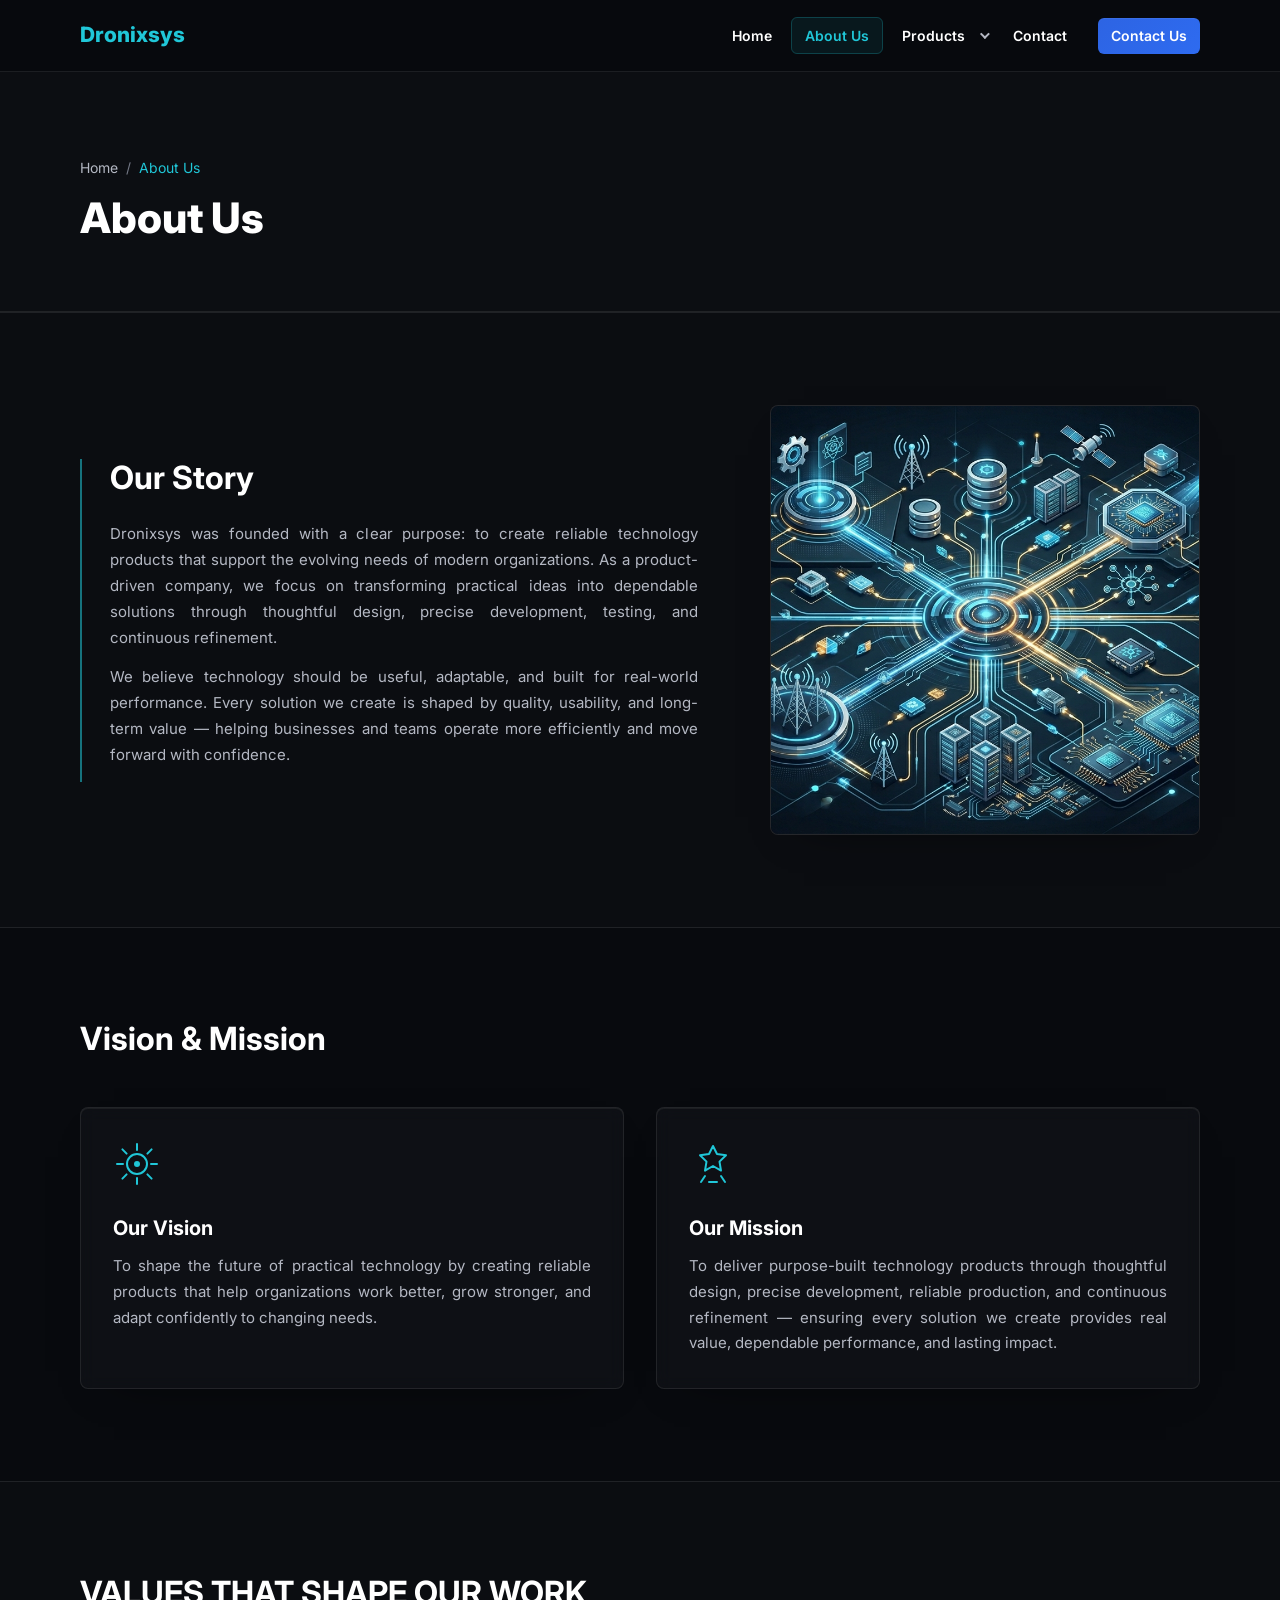
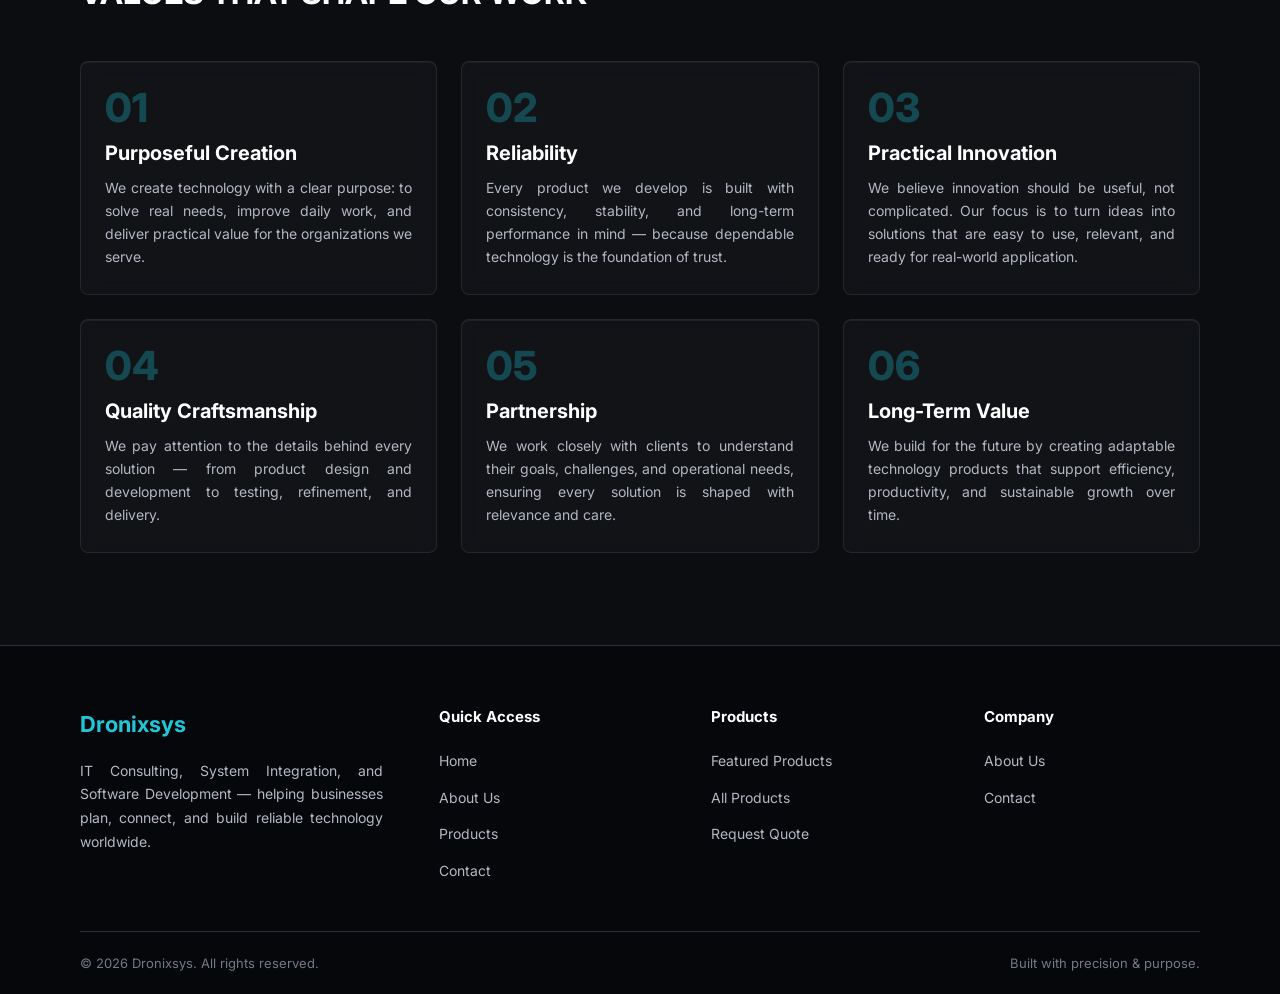
==== pages/about.html @ d79a8d48 "Update project files" ====
<!DOCTYPE html>
<html lang="en">
<head>
  <meta charset="UTF-8" />
  <meta name="viewport" content="width=device-width, initial-scale=1.0" />
  <title>About Us – Dronixsys</title>
  <meta name="description" content="Learn about Dronixsys — our story, vision, mission, and the core values that drive everything we do." />
  <link rel="preconnect" href="https://fonts.googleapis.com" />
  <link rel="preconnect" href="https://fonts.gstatic.com" crossorigin />
  <link href="https://fonts.googleapis.com/css2?family=Inter:wght@400;500;600;700;800&display=swap" rel="stylesheet" />
  <link rel="stylesheet" href="../css/style.css?v=5" />
  <link rel="stylesheet" href="../css/animations.css?v=5" />
</head>
<body class="page-about">

<!-- NAVBAR -->
<nav class="navbar" role="navigation" aria-label="Main navigation">
  <div class="container">
    <a href="../index.html" class="nav-logo">Dronixsys</a>
    <button class="hamburger" aria-label="Toggle menu" aria-expanded="false" aria-controls="navMenu">
      <span></span><span></span><span></span>
    </button>
    <ul class="nav-menu" id="navMenu">
      <li><a href="../index.html">Home</a></li>
      <li><a href="./about.html" class="active">About Us</a></li>
      <li class="nav-dropdown">
        <a href="./products.html" class="nav-dropdown-toggle">Products</a>
        <button class="dropdown-caret" aria-label="Toggle products menu" aria-expanded="false"></button>
        <ul class="dropdown-menu">
          <li><a href="./product-detail.html?id=1">ECHO-Lite</a></li>
          <li><a href="./product-detail.html?id=2">SENTRA-One</a></li>
        </ul>
      </li>
      <li><a href="./contact.html">Contact</a></li>
      <li class="nav-cta"><a href="./contact.html" class="btn btn-primary">Contact Us</a></li>
    </ul>
  </div>
</nav>

<!-- PAGE HERO -->
<section class="page-hero">
  <div class="container">
    <nav class="breadcrumb" aria-label="Breadcrumb">
      <a href="../index.html">Home</a>
      <span class="sep">/</span>
      <span class="current" aria-current="page">About Us</span>
    </nav>
    <h1 class="fade-in-scroll">About Us</h1>
  </div>
</section>

<!-- COMPANY STORY -->
<section class="company-story">
  <div class="container">
    <div class="story-grid">
      <div class="story-text">
        <h2 class="fade-in-scroll">Our Story</h2>
        <p class="fade-in-scroll">Dronixsys was founded with a clear purpose: to create reliable technology products that support the evolving needs of modern organizations. As a product-driven company, we focus on transforming practical ideas into dependable solutions through thoughtful design, precise development, testing, and continuous refinement.</p>
        <p class="fade-in-scroll">We believe technology should be useful, adaptable, and built for real-world performance. Every solution we create is shaped by quality, usability, and long-term value — helping businesses and teams operate more efficiently and move forward with confidence.</p>
      </div>
      <div class="story-image slide-in-right">
        <img src="../assets/images/OurStory.png" alt="Dronixsys company story" onerror="this.src='../assets/images/placeholder.svg'" />
      </div>
    </div>
  </div>
</section>

<!-- VISION & MISSION -->
<section class="vision-mission">
  <div class="container">
    <h2 class="fade-in-scroll">Vision &amp; Mission</h2>
    <div class="vm-grid">
      <div class="vm-card slide-in-left">
        <svg class="vm-icon" viewBox="0 0 48 48" fill="none" aria-hidden="true">
          <circle cx="24" cy="24" r="10" stroke="currentColor" stroke-width="2"/>
          <circle cx="24" cy="24" r="3" fill="currentColor"/>
          <path d="M24 4v6M24 38v6M4 24h6M38 24h6" stroke="currentColor" stroke-width="2" stroke-linecap="round"/>
          <path d="M9.4 9.4l4.2 4.2M34.4 34.4l4.2 4.2M9.4 38.6l4.2-4.2M34.4 13.6l4.2-4.2" stroke="currentColor" stroke-width="2" stroke-linecap="round"/>
        </svg>
        <h3>Our Vision</h3>
        <p>To shape the future of practical technology by creating reliable products that help organizations work better, grow stronger, and adapt confidently to changing needs.</p>
      </div>
      <div class="vm-card slide-in-right">
        <svg class="vm-icon" viewBox="0 0 48 48" fill="none" aria-hidden="true">
          <path d="M24 6l4 8 9 1.3-6.5 6.3 1.5 9L24 26l-8 4.6 1.5-9L11 15.3l9-1.3z" stroke="currentColor" stroke-width="2" stroke-linejoin="round"/>
          <path d="M16 36l-4 6M32 36l4 6M20 42h8" stroke="currentColor" stroke-width="2" stroke-linecap="round"/>
        </svg>
        <h3>Our Mission</h3>
        <p>To deliver purpose-built technology products through thoughtful design, precise development, reliable production, and continuous refinement — ensuring every solution we create provides real value, dependable performance, and lasting impact.</p>
      </div>
    </div>
  </div>
</section>

<!-- CORE VALUES -->
<section class="core-values">
  <div class="container">
    <h2 class="fade-in-scroll">VALUES THAT SHAPE OUR WORK</h2>
    <div class="values-grid">
      <div class="value-card stagger-item">
        <div class="value-number" aria-hidden="true">01</div>
        <h3>Purposeful Creation</h3>
        <p>We create technology with a clear purpose: to solve real needs, improve daily work, and deliver practical value for the organizations we serve.</p>
      </div>
      <div class="value-card stagger-item">
        <div class="value-number" aria-hidden="true">02</div>
        <h3>Reliability</h3>
        <p>Every product we develop is built with consistency, stability, and long-term performance in mind — because dependable technology is the foundation of trust.</p>
      </div>
      <div class="value-card stagger-item">
        <div class="value-number" aria-hidden="true">03</div>
        <h3>Practical Innovation</h3>
        <p>We believe innovation should be useful, not complicated. Our focus is to turn ideas into solutions that are easy to use, relevant, and ready for real-world application.</p>
      </div>
      <div class="value-card stagger-item">
        <div class="value-number" aria-hidden="true">04</div>
        <h3>Quality Craftsmanship</h3>
        <p>We pay attention to the details behind every solution — from product design and development to testing, refinement, and delivery.</p>
      </div>
      <div class="value-card stagger-item">
        <div class="value-number" aria-hidden="true">05</div>
        <h3>Partnership</h3>
        <p>We work closely with clients to understand their goals, challenges, and operational needs, ensuring every solution is shaped with relevance and care.</p>
      </div>
      <div class="value-card stagger-item">
        <div class="value-number" aria-hidden="true">06</div>
        <h3>Long-Term Value</h3>
        <p>We build for the future by creating adaptable technology products that support efficiency, productivity, and sustainable growth over time.</p>
      </div>
    </div>
  </div>
</section>

<!-- FOOTER -->
<footer class="footer">
  <div class="container">
    <div class="footer-grid">
      <div class="footer-brand">
        <a href="../index.html" class="footer-logo">Dronixsys</a>
        <p>IT Consulting, System Integration, and Software Development — helping businesses plan, connect, and build reliable technology worldwide.</p>
        </div>
      <div class="footer-col">
        <h5>Quick Access</h5>
        <ul>
          <li><a href="../index.html">Home</a></li>
          <li><a href="./about.html">About Us</a></li>
          <li><a href="./products.html">Products</a></li>
          <li><a href="./contact.html">Contact</a></li>
        </ul>
      </div>
      <div class="footer-col">
        <h5>Products</h5>
        <ul>
          <li><a href="./products.html">Featured Products</a></li>
          <li><a href="./products.html">All Products</a></li>
          <li><a href="./contact.html">Request Quote</a></li>
        </ul>
      </div>
      <div class="footer-col">
        <h5>Company</h5>
        <ul>
          <li><a href="./about.html">About Us</a></li>
          <li><a href="./contact.html">Contact</a></li>

        </ul>
      </div>
    </div>
    <div class="footer-bottom">
      <p>&copy; 2026 Dronixsys. All rights reserved.</p>
      <p>Built with precision &amp; purpose.</p>
    </div>
  </div>
</footer>

<button id="scrollToTop" aria-label="Scroll to top">
  <svg viewBox="0 0 24 24" fill="none" stroke="currentColor" stroke-width="2" stroke-linecap="round" stroke-linejoin="round"><polyline points="18 15 12 9 6 15"/></svg>
</button>

<script src="../js/main.js"></script>
</body>
</html>
---- css/style.css ----
/* ===========================
   DRONIXSYS - DARK THEME CSS
   =========================== */

:root {
  --bg-main: #080A0E;
  --bg-surface: #11151B;
  --bg-footer: #05070A;
  --brand-cyan: #20C7D8;
  --primary-blue: #2D64E3;
  --primary-blue-hover: #2352BD;
  --primary-blue-active: #1B3F96;
  --text-primary: #FFFFFF;
  --text-secondary: #B4B8C3;
  --text-muted: #747986;
  --border: #29313B;
  --success: #009588;
  --error: #E40014;
  --warning: #FCBB00;

  --glass-bg: rgba(255,255,255,0.03);
  --glass-bg-strong: rgba(255,255,255,0.055);
  --glass-border: rgba(255,255,255,0.085);
  --glass-border-hover: rgba(32,199,216,0.30);
  --glass-blur: 10px;
  --glass-highlight: inset 0 1px 0 rgba(255,255,255,0.055);
  --glow-cyan: 0 0 0 1px rgba(32,199,216,0.12), 0 18px 34px -28px rgba(32,199,216,0.55);
  --glow-soft: 0 16px 46px -34px rgba(0,0,0,0.95);

  --shadow-sm: rgba(0,0,0,0.2) 0px 1px 2px 0px;
  --shadow-md: rgba(0,0,0,0.3) 0px 4px 6px -1px, rgba(0,0,0,0.2) 0px 2px 4px -2px;
  --shadow-lg: rgba(0,0,0,0.45) 0px 18px 40px -12px, rgba(0,0,0,0.3) 0px 4px 12px -4px;
  --radius-sm: 6px;
  --radius-md: 8px;
  --radius-lg: 8px;
  --radius-xl: 8px;
  --container-max: 1200px;
  --container-pad: 40px;
}

*, *::before, *::after { box-sizing: border-box; margin: 0; padding: 0; }
html { scroll-behavior: smooth; }

body {
  font-family: 'Inter', system-ui, -apple-system, BlinkMacSystemFont, 'Segoe UI', Roboto, sans-serif;
  background-color: var(--bg-main);
  background-image: none;
  color: var(--text-primary);
  font-size: 16px;
  font-weight: 400;
  line-height: 1.65;
  -webkit-font-smoothing: antialiased;
  position: relative;
  overflow-x: hidden;
}

body.page-home,
body.page-about,
body.page-products,
body.page-detail,
body.page-contact {
  background-image: none;
}

body::before,
body::after {
  content: none;
  display: none;
}

img { max-width: 100%; height: auto; display: block; }
a { text-decoration: none; color: inherit; }
ul, ol { list-style: none; }
button { cursor: pointer; font-family: inherit; }
input, textarea, select { font-family: inherit; }

/* Typography */
h1 { font-size: 52px; font-weight: 800; line-height: 1.1; }
h2 { font-size: 32px; font-weight: 700; line-height: 1.2; }
h3 { font-size: 22px; font-weight: 700; line-height: 1.3; }
h4 { font-size: 20px; font-weight: 700; line-height: 1.35; }
h5 { font-size: 17px; font-weight: 600; line-height: 1.4; }
p  {
  font-size: 15px;
  font-weight: 400;
  line-height: 1.72;
  color: var(--text-secondary);
  text-align: justify;
  text-justify: inter-word;
}

.container {
  max-width: var(--container-max);
  margin: 0 auto;
  padding: 0 var(--container-pad);
}

/* Buttons */
.btn {
  display: inline-flex;
  align-items: center;
  justify-content: center;
  gap: 8px;
  height: 36px;
  padding: 8px 20px;
  border-radius: var(--radius-md);
  font-size: 15px;
  font-weight: 600;
  line-height: 1;
  border: none;
  cursor: pointer;
  transition: background-color 0.2s ease, border-color 0.2s ease, color 0.2s ease;
  white-space: nowrap;
  text-decoration: none;
}
.btn-primary {
  background-image: linear-gradient(135deg, var(--primary-blue) 0%, #2E6BF0 100%);
  background-color: var(--primary-blue);
  color: #fff;
  box-shadow: 0 10px 24px -18px rgba(46,107,240,0.9), var(--glass-highlight);
}
.btn-primary:hover { background-image: linear-gradient(135deg, var(--primary-blue-hover) 0%, var(--primary-blue) 100%); color: #fff; box-shadow: 0 12px 28px -18px rgba(46,107,240,0.95), var(--glass-highlight); }
.btn-primary:active { background-image: none; background-color: var(--primary-blue-active); }
.btn-secondary {
  background-color: var(--glass-bg);
  -webkit-backdrop-filter: blur(var(--glass-blur));
  backdrop-filter: blur(var(--glass-blur));
  color: var(--text-primary);
  border: 1px solid var(--glass-border);
  box-shadow: var(--glass-highlight);
}
.btn-secondary:hover { background-color: var(--glass-bg-strong); border-color: var(--glass-border-hover); color: #fff; }
.btn-ghost {
  background-color: rgba(255,255,255,0.02);
  -webkit-backdrop-filter: blur(var(--glass-blur));
  backdrop-filter: blur(var(--glass-blur));
  color: var(--text-primary);
  border: 1px solid var(--glass-border);
}
.btn-ghost:hover { background-color: var(--glass-bg); border-color: var(--glass-border-hover); color: #fff; }
.btn-lg { height: 44px; padding: 10px 28px; font-size: 16px; }
.btn-sm { height: 30px; padding: 6px 14px; font-size: 13px; }
.btn:disabled { opacity: 0.5; cursor: not-allowed; }

/* Navbar */
.navbar {
  position: sticky;
  top: 0;
  z-index: 1000;
  background-color: rgba(8,10,14,0.92);
  -webkit-backdrop-filter: blur(12px) saturate(130%);
  backdrop-filter: blur(12px) saturate(130%);
  border-bottom: 1px solid var(--glass-border);
  height: 72px;
  display: flex;
  align-items: center;
}
.navbar .container {
  display: flex;
  align-items: center;
  justify-content: space-between;
  width: 100%;
}
.nav-logo {
  font-size: 21px;
  font-weight: 800;
  color: var(--brand-cyan);
  letter-spacing: 0;
}
.nav-menu {
  display: flex;
  align-items: center;
  gap: 6px;
}
.nav-menu a {
  font-size: 14px;
  font-weight: 600;
  color: var(--text-primary);
  padding: 9px 13px;
  border-radius: var(--radius-sm);
  transition: background-color 0.2s ease;
}
.nav-menu a:hover { background-color: var(--glass-bg-strong); color: var(--brand-cyan); }
.nav-menu a.active {
  background-color: rgba(32,199,216,0.08);
  border: 1px solid rgba(32,199,216,0.24);
  color: var(--brand-cyan);
}
.nav-cta { margin-left: 12px; }

/* ---- Products Dropdown ---- */
.nav-dropdown {
  position: relative;
  display: flex;
  align-items: center;
}
.dropdown-caret {
  display: inline-flex;
  align-items: center;
  justify-content: center;
  width: 22px;
  height: 28px;
  background: none;
  border: none;
  padding: 0;
  margin-left: -6px;
}
.dropdown-caret::before {
  content: '';
  width: 7px;
  height: 7px;
  border-right: 2px solid var(--text-secondary);
  border-bottom: 2px solid var(--text-secondary);
  transform: rotate(45deg) translateY(-2px);
  transition: transform 0.25s ease, border-color 0.2s ease;
}
.nav-dropdown:hover .dropdown-caret::before {
  border-color: var(--brand-cyan);
  transform: rotate(-135deg) translateY(-2px);
}
.dropdown-menu {
  position: absolute;
  top: 100%;
  left: 0;
  min-width: 172px;
  background-color: rgba(11,12,16,0.96);
  -webkit-backdrop-filter: blur(12px) saturate(130%);
  backdrop-filter: blur(12px) saturate(130%);
  border: 1px solid rgba(255,255,255,0.10);
  border-radius: var(--radius-sm);
  box-shadow: 0 18px 38px -28px rgba(0,0,0,0.95), var(--glass-highlight);
  padding: 6px;
  margin-top: 8px;
  opacity: 0;
  visibility: hidden;
  transform: translateY(6px);
  transition: opacity 0.2s ease, transform 0.2s ease, visibility 0.2s ease;
  z-index: 1001;
}
/* Bridge so hover doesn't drop while moving cursor to menu */
.dropdown-menu::before {
  content: '';
  position: absolute;
  top: -10px;
  left: 0;
  right: 0;
  height: 10px;
}
.nav-dropdown:hover > .dropdown-menu,
.nav-dropdown:focus-within > .dropdown-menu {
  opacity: 1;
  visibility: visible;
  transform: translateY(0);
}
.dropdown-menu a {
  display: flex;
  align-items: center;
  width: 100%;
  font-size: 14px;
  font-weight: 600;
  color: var(--text-primary);
  padding: 9px 11px;
  border-radius: 6px;
  white-space: nowrap;
}
.dropdown-menu a:hover {
  background-color: rgba(0,217,255,0.08);
  color: var(--brand-cyan);
}
.hamburger {
  display: none;
  flex-direction: column;
  gap: 5px;
  background: none;
  border: none;
  padding: 4px;
  cursor: pointer;
}
.hamburger span {
  display: block;
  width: 24px;
  height: 2px;
  background-color: var(--text-primary);
  border-radius: 2px;
  transition: transform 0.3s ease, opacity 0.3s ease;
}

/* Hero */
.hero {
  position: relative;
  background-color: var(--bg-main);
  padding: 118px 0 96px;
  text-align: left;
  overflow: hidden;
  min-height: 590px;
  display: flex;
  align-items: center;
  border-bottom: 1px solid var(--glass-border);
}
.hero-bg-image {
  position: absolute;
  inset: 0;
  z-index: 0;
  display: block;
}
.hero-bg-image img {
  width: 100%;
  height: 100%;
  object-fit: cover;
  object-position: 62% center;
  display: block;
}
.hero-overlay {
  position: absolute;
  inset: 0;
  z-index: 1;
  display: block;
  background:
    linear-gradient(90deg, rgba(8,10,14,0.96) 0%, rgba(8,10,14,0.86) 45%, rgba(8,10,14,0.56) 100%),
    linear-gradient(to bottom, rgba(8,10,14,0.08) 0%, rgba(8,10,14,0.94) 100%);
}
.hero-inner {
  position: relative;
  z-index: 2;
  width: 100%;
  display: flex;
  flex-direction: column;
  align-items: flex-start;
}
.hero-inner::before {
  content: '';
  width: 64px;
  height: 2px;
  background-color: var(--brand-cyan);
  margin-bottom: 26px;
}
.hero h1 {
  font-size: 42px;
  font-weight: 800;
  color: var(--text-primary);
  max-width: 780px;
  margin: 0 0 22px;
  line-height: 1.08;
  text-align: left;
}
.hero .hero-subtitle {
  font-size: 17px;
  color: rgba(255,255,255,0.82);
  max-width: 620px;
  margin: 0 0 36px;
  line-height: 1.75;
  text-align: left;
}
.hero-buttons {
  display: flex;
  gap: 16px;
  justify-content: flex-start;
  flex-wrap: wrap;
}

/* Page Hero */
.page-hero {
  background-color: rgba(255,255,255,0.015);
  padding: 84px 0 58px;
  border-bottom: 1px solid var(--glass-border);
  text-align: left;
}
.page-hero .container {
  display: flex;
  flex-direction: column;
  align-items: flex-start;
}
.page-hero h1 {
  font-size: 42px;
  font-weight: 800;
  color: var(--text-primary);
  margin-bottom: 12px;
  text-align: left;
}
.page-hero p { max-width: 680px; text-align: left !important; }
.breadcrumb {
  display: flex;
  align-items: center;
  gap: 8px;
  font-size: 14px;
  color: var(--text-muted);
  margin-bottom: 16px;
}
.breadcrumb a { color: var(--text-secondary); transition: color 0.2s; }
.breadcrumb a:hover { color: var(--brand-cyan); }
.breadcrumb .sep { color: var(--text-muted); }
.breadcrumb .current { color: var(--brand-cyan); }

/* Section Base */
.section { padding: 92px 0; }
.section-header { text-align: left; max-width: 760px; margin: 0 auto 48px; }
.section-header h2 { color: var(--text-primary); margin-bottom: 16px; }
.section-header p { font-size: 16px; color: var(--text-secondary); max-width: 720px; margin: 0; text-align: left; }
.section-label {
  display: inline-block;
  font-size: 13px;
  font-weight: 700;
  letter-spacing: 0;
  text-transform: uppercase;
  color: var(--brand-cyan);
  margin-bottom: 12px;
}

/* About Preview */
.about-preview {
  background-color: rgba(255,255,255,0.012);
  border-top: 1px solid var(--glass-border);
  border-bottom: 1px solid var(--glass-border);
  padding: 92px 0;
}
.about-preview-grid {
  display: grid;
  grid-template-columns: minmax(0, 1fr) 430px;
  gap: 72px;
  align-items: center;
}
.about-preview-text {
  display: flex;
  flex-direction: column;
  align-items: flex-start;
  text-align: left;
  border-left: 2px solid rgba(32,199,216,0.55);
  padding-left: 28px;
}
.about-preview-text h2 {
  color: var(--text-primary);
  margin-bottom: 24px;
  text-align: left;
}
.about-preview-text p {
  font-size: 15px;
  color: var(--text-secondary);
  margin: 0 0 14px;
  line-height: 1.7;
  text-align: justify;
  text-justify: inter-word;
}
.about-preview-image {
  border-radius: var(--radius-lg);
  overflow: hidden;
  border: 1px solid var(--glass-border);
  background-color: var(--glass-bg);
  -webkit-backdrop-filter: blur(var(--glass-blur));
  backdrop-filter: blur(var(--glass-blur));
  box-shadow: var(--glow-soft), var(--glass-highlight);
  aspect-ratio: 1 / 1;
}
.about-preview-image img {
  width: 100%;
  height: 100%;
  object-fit: cover;
  display: block;
  transition: transform 0.4s ease;
}
.about-preview-image:hover img {
  transform: scale(1.03);
}

/* Solutions */
.solutions { background-color: transparent; padding: 96px 0; }
.solutions-header {
  text-align: left;
  max-width: 760px;
  margin: 0 0 48px;
}
.solutions-header h2 { color: var(--text-primary); margin-bottom: 16px; }
.solutions-header p { font-size: 16px; color: var(--text-secondary); text-align: justify; text-justify: inter-word; max-width: 760px; margin: 0; }

.solution-card {
  display: grid;
  grid-template-columns: 420px minmax(0, 1fr);
  background-color: rgba(255,255,255,0.028);
  -webkit-backdrop-filter: blur(8px) saturate(125%);
  backdrop-filter: blur(8px) saturate(125%);
  border: 1px solid var(--glass-border);
  border-radius: var(--radius-xl);
  overflow: hidden;
  margin-bottom: 20px;
  box-shadow: var(--glow-soft), var(--glass-highlight);
  transition: box-shadow 0.3s ease, border-color 0.3s ease, transform 0.3s ease;
}
.solution-card:hover { box-shadow: var(--glow-cyan), var(--glass-highlight); border-color: var(--glass-border-hover); transform: translateY(-2px); }
.solution-card.reverse { direction: rtl; }
.solution-card.reverse > * { direction: ltr; }

.solution-image {
  position: relative;
  overflow: hidden;
  min-height: 330px;
  background-color: var(--border);
}
.solution-image img { width: 100%; height: 100%; object-fit: cover; }

.solution-content {
  position: relative;
  padding: 44px 46px;
  display: flex;
  flex-direction: column;
  justify-content: center;
}
.solution-content::before {
  content: '';
  position: absolute;
  top: 44px;
  left: 46px;
  width: 36px;
  height: 2px;
  background-color: rgba(32,199,216,0.62);
}
.solution-content h3 { color: var(--text-primary); margin-bottom: 14px; font-size: 22px; }
.solution-content h3 { padding-top: 20px; }
.solution-content p { font-size: 15px; color: var(--text-secondary); margin-bottom: 24px; line-height: 1.72; text-align: justify; text-justify: inter-word; }
.solution-link {
  display: inline-flex;
  align-items: center;
  gap: 6px;
  font-size: 15px;
  font-weight: 500;
  color: var(--brand-cyan);
  transition: gap 0.2s ease;
}
.solution-link:hover { gap: 10px; }

/* Features Grid */
.features {
  background-color: transparent;
  padding: 88px 0;
  border-top: 1px solid var(--glass-border);
  border-bottom: 1px solid var(--glass-border);
}
.features-grid {
  display: grid;
  grid-template-columns: repeat(4, 1fr);
  gap: 24px;
}
.feature-item {
  position: relative;
  background-color: var(--glass-bg);
  -webkit-backdrop-filter: blur(var(--glass-blur));
  backdrop-filter: blur(var(--glass-blur));
  border: 1px solid var(--glass-border);
  border-radius: var(--radius-lg);
  padding: 26px 24px;
  box-shadow: var(--glass-highlight);
  transition: border-color 0.3s ease, box-shadow 0.3s ease, transform 0.3s ease;
}
.feature-item:hover { border-color: var(--glass-border-hover); box-shadow: var(--glow-cyan), var(--glass-highlight); transform: translateY(-2px); }
.feature-icon { width: 44px; height: 44px; color: var(--brand-cyan); margin-bottom: 16px; }
.feature-item h3 { font-size: 17px; font-weight: 700; color: var(--text-primary); margin-bottom: 8px; }
.feature-item p { font-size: 14px; color: var(--text-secondary); line-height: 1.6; text-align: justify; text-justify: inter-word; }

/* Why Choose Us */
.why-choose { background-color: rgba(255,255,255,0.012); padding: 92px 0; border-top: 1px solid var(--glass-border); border-bottom: 1px solid var(--glass-border); }
.why-choose-header {
  text-align: left;
  margin-bottom: 44px;
}
.why-choose-header h2 { color: var(--text-primary); max-width: 760px; }
.why-choose-grid {
  display: grid;
  grid-template-columns: 430px minmax(0, 1fr);
  gap: 72px;
  align-items: center;
}
.why-choose-image {
  border-radius: var(--radius-lg);
  overflow: hidden;
  background-color: var(--glass-bg);
  -webkit-backdrop-filter: blur(var(--glass-blur));
  backdrop-filter: blur(var(--glass-blur));
  border: 1px solid var(--glass-border);
  box-shadow: var(--glow-soft), var(--glass-highlight);
  min-height: 400px;
}
.why-choose-image img { width: 100%; height: 100%; object-fit: cover; }
.why-choose-content h2 { color: var(--text-primary); margin-bottom: 24px; text-align: center; }
.why-choose-content {
  border-left: 1px solid var(--glass-border);
  padding-left: 32px;
}
.why-choose-content > p { font-size: 16px; color: var(--text-secondary); margin-bottom: 32px; line-height: 1.78; text-align: justify; text-justify: inter-word; }
.badges-wrap { display: flex; flex-wrap: wrap; gap: 12px; }
.badge {
  display: inline-flex;
  align-items: center;
  gap: 8px;
  padding: 8px 16px;
  border: 1px solid var(--glass-border);
  border-radius: 999px;
  font-size: 14px;
  font-weight: 500;
  color: var(--text-primary);
  background-color: var(--glass-bg);
  -webkit-backdrop-filter: blur(var(--glass-blur));
  backdrop-filter: blur(var(--glass-blur));
  transition: border-color 0.2s ease, background-color 0.2s ease, transform 0.2s ease;
}
.badge:hover { border-color: var(--glass-border-hover); background-color: var(--glass-bg-strong); }
.badge-dot { width: 8px; height: 8px; border-radius: 50%; background-color: var(--brand-cyan); flex-shrink: 0; }

/* Tagline CTA */
.tagline-cta {
  position: relative;
  background-color: rgba(255,255,255,0.035);
  border-top: 1px solid var(--glass-border);
  border-bottom: 1px solid var(--glass-border);
  padding: 58px 0;
  text-align: left;
  overflow: hidden;
}
.tagline-cta::after {
  content: none;
  display: none;
}
.tagline-cta > .container {
  position: relative;
  z-index: 1;
  display: grid;
  grid-template-columns: 0.8fr 1.2fr;
  gap: 48px;
  align-items: center;
}
.tagline-cta h4 { font-size: 28px; font-weight: 800; color: var(--text-primary); margin-bottom: 0; }
.tagline-cta p { font-size: 16px; color: var(--text-secondary); max-width: 700px; margin: 0; text-align: justify; text-justify: inter-word; }

/* Contact Section (Homepage) */
.contact-section { background-color: transparent; padding: 96px 0; }
.contact-section .section-header h2 { color: var(--text-primary); }
.contact-stats {
  display: flex;
  gap: 32px;
  justify-content: center;
  flex-wrap: wrap;
  margin-bottom: 48px;
}
.stat-item { text-align: center; }
.stat-number { font-size: 32px; font-weight: 800; color: var(--brand-cyan); display: block; }
.stat-label { font-size: 14px; color: var(--text-secondary); }

/* Forms */
.form-wrapper {
  background-color: rgba(255,255,255,0.028);
  -webkit-backdrop-filter: blur(8px) saturate(125%);
  backdrop-filter: blur(8px) saturate(125%);
  border: 1px solid var(--glass-border);
  border-radius: var(--radius-xl);
  box-shadow: var(--glow-soft), var(--glass-highlight);
  padding: 38px;
  max-width: 860px;
  margin: 0 auto;
}
.form-grid { display: grid; grid-template-columns: 1fr 1fr; gap: 20px; }
.form-group { display: flex; flex-direction: column; gap: 8px; }
.form-group.full { grid-column: 1 / -1; }
.form-group label { font-size: 14px; font-weight: 500; color: var(--text-primary); }
.form-group input,
.form-group select,
.form-group textarea {
  background-color: rgba(255,255,255,0.025);
  color: var(--text-primary);
  border: 1px solid var(--glass-border);
  border-radius: var(--radius-md);
  padding: 11px 14px;
  font-size: 14px;
  line-height: 1.5;
  transition: border-color 0.2s ease, box-shadow 0.2s ease, background-color 0.2s ease;
  outline: none;
  width: 100%;
}
.form-group input::placeholder,
.form-group textarea::placeholder { color: var(--text-muted); }
.form-group input:focus,
.form-group select:focus,
.form-group textarea:focus {
  border-color: var(--brand-cyan);
  background-color: rgba(0,217,255,0.04);
  box-shadow: 0 0 0 3px rgba(0,217,255,0.12);
}
.form-group input.error,
.form-group textarea.error { border-color: var(--error); }
.form-group select {
  appearance: none;
  background-image: url("data:image/svg+xml,%3Csvg xmlns='http://www.w3.org/2000/svg' width='12' height='8' viewBox='0 0 12 8'%3E%3Cpath d='M1 1l5 5 5-5' stroke='%23A1A1AA' stroke-width='1.5' fill='none' stroke-linecap='round'/%3E%3C/svg%3E");
  background-repeat: no-repeat;
  background-position: right 14px center;
  padding-right: 36px;
  cursor: pointer;
}
.form-group select option { background-color: var(--bg-surface); color: var(--text-primary); }
.form-group textarea { min-height: 120px; resize: vertical; }
.form-error { font-size: 12px; color: var(--error); display: none; }
.form-error.show { display: block; }
.form-message {
  padding: 14px 18px;
  border-radius: var(--radius-md);
  font-size: 14px;
  font-weight: 500;
  margin-bottom: 20px;
  display: none;
}
.form-message.success { background-color: rgba(0,149,136,0.15); border: 1px solid var(--success); color: var(--success); display: block; }
.form-message.error { background-color: rgba(228,0,20,0.1); border: 1px solid var(--error); color: var(--error); display: block; }

/* Footer */
.footer {
  background-color: var(--bg-footer);
  border-top: 1px solid var(--border);
  padding: 60px 0 0;
}
.footer-grid {
  display: grid;
  grid-template-columns: 1.4fr 1fr 1fr 1fr;
  gap: 56px;
  padding-bottom: 48px;
}
.footer-brand .footer-logo {
  font-size: 22px;
  font-weight: 700;
  color: var(--brand-cyan);
  display: inline-block;
  margin-bottom: 16px;
}
.footer-brand p {
  font-size: 14px;
  color: var(--text-secondary);
  line-height: 1.7;
  margin-bottom: 24px;
  text-align: justify;
  text-justify: inter-word;
}
.social-links { display: flex; gap: 12px; }
.social-link {
  width: 36px;
  height: 36px;
  border-radius: var(--radius-md);
  border: 1px solid var(--glass-border);
  background-color: var(--glass-bg);
  -webkit-backdrop-filter: blur(var(--glass-blur));
  backdrop-filter: blur(var(--glass-blur));
  display: flex;
  align-items: center;
  justify-content: center;
  color: var(--text-secondary);
  transition: border-color 0.2s ease, color 0.2s ease, background-color 0.2s ease, transform 0.2s ease;
}
.social-link:hover { border-color: var(--glass-border-hover); color: var(--brand-cyan); background-color: var(--glass-bg-strong); transform: translateY(-2px); }
.social-link svg { width: 16px; height: 16px; }
.footer-col h5 { font-size: 15px; font-weight: 700; color: var(--text-primary); margin-bottom: 20px; }
.footer-col ul { display: flex; flex-direction: column; gap: 10px; }
.footer-col ul li a { font-size: 14px; color: var(--text-secondary); transition: color 0.2s ease; }
.footer-col ul li a:hover { color: var(--text-primary); }
.footer-bottom {
  border-top: 1px solid var(--border);
  padding: 20px 0;
  display: flex;
  align-items: center;
  justify-content: space-between;
  flex-wrap: wrap;
  gap: 12px;
}
.footer-bottom p { font-size: 13px; color: var(--text-muted); }

/* Scroll To Top */
#scrollToTop {
  position: fixed;
  bottom: 32px;
  right: 32px;
  width: 46px;
  height: 46px;
  border-radius: 50%;
  background-color: rgba(20,71,230,0.85);
  -webkit-backdrop-filter: blur(var(--glass-blur));
  backdrop-filter: blur(var(--glass-blur));
  color: #fff;
  border: 1px solid var(--glass-border);
  display: flex;
  align-items: center;
  justify-content: center;
  cursor: pointer;
  opacity: 0;
  visibility: hidden;
  transition: opacity 0.3s ease, visibility 0.3s ease, background-color 0.2s ease, transform 0.2s ease;
  z-index: 999;
  box-shadow: 0 8px 30px -6px rgba(20,71,230,0.6);
}
#scrollToTop.show { opacity: 1; visibility: visible; }
#scrollToTop:hover { background-color: var(--primary-blue); transform: translateY(-2px); }
#scrollToTop svg { width: 20px; height: 20px; }

/* Products Page */
.products-controls {
  display: flex;
  gap: 16px;
  align-items: center;
  flex-wrap: wrap;
  margin-bottom: 24px;
  padding: 16px;
  background-color: rgba(255,255,255,0.025);
  border: 1px solid var(--glass-border);
  border-radius: var(--radius-xl);
}
.search-wrap { position: relative; flex: 1; min-width: 200px; }
.search-wrap svg {
  position: absolute;
  left: 12px;
  top: 50%;
  transform: translateY(-50%);
  width: 16px;
  height: 16px;
  color: var(--text-muted);
  pointer-events: none;
}
#searchInput {
  width: 100%;
  background-color: var(--glass-bg);
  -webkit-backdrop-filter: blur(var(--glass-blur));
  backdrop-filter: blur(var(--glass-blur));
  color: var(--text-primary);
  border: 1px solid var(--glass-border);
  border-radius: var(--radius-md);
  padding: 11px 14px 11px 40px;
  font-size: 14px;
  outline: none;
  transition: border-color 0.2s ease, box-shadow 0.2s ease;
}
#searchInput::placeholder { color: var(--text-muted); }
#searchInput:focus { border-color: var(--brand-cyan); box-shadow: 0 0 0 3px rgba(0,217,255,0.12); }
#categoryFilter {
  background-color: var(--glass-bg);
  -webkit-backdrop-filter: blur(var(--glass-blur));
  backdrop-filter: blur(var(--glass-blur));
  color: var(--text-primary);
  border: 1px solid var(--glass-border);
  border-radius: var(--radius-md);
  padding: 11px 36px 11px 14px;
  font-size: 14px;
  outline: none;
  cursor: pointer;
  appearance: none;
  background-image: url("data:image/svg+xml,%3Csvg xmlns='http://www.w3.org/2000/svg' width='12' height='8' viewBox='0 0 12 8'%3E%3Cpath d='M1 1l5 5 5-5' stroke='%23A1A1AA' stroke-width='1.5' fill='none' stroke-linecap='round'/%3E%3C/svg%3E");
  background-repeat: no-repeat;
  background-position: right 12px center;
  transition: border-color 0.2s ease;
}
#categoryFilter:focus { border-color: var(--brand-cyan); }
#categoryFilter option { background-color: var(--bg-surface); }
.results-info { font-size: 14px; color: var(--text-secondary); margin-bottom: 24px; }
.products-grid {
  display: grid;
  grid-template-columns: repeat(auto-fit, minmax(260px, 360px));
  justify-content: center;
  gap: 24px;
  margin-bottom: 40px;
}
.product-card {
  display: flex;
  flex-direction: column;
  background-color: rgba(255,255,255,0.03);
  -webkit-backdrop-filter: blur(8px);
  backdrop-filter: blur(8px);
  border: 1px solid var(--glass-border);
  border-radius: var(--radius-lg);
  overflow: hidden;
  cursor: pointer;
  box-shadow: var(--glass-highlight);
  transition: border-color 0.3s ease, box-shadow 0.3s ease, transform 0.3s ease;
}
.product-card:hover { border-color: var(--glass-border-hover); box-shadow: var(--glow-cyan), var(--glass-highlight); transform: translateY(-2px); }
.product-image { width: 100%; aspect-ratio: 4 / 3; height: auto; object-fit: cover; background-color: var(--border); }
.product-info {
  padding: 24px;
  display: flex;
  flex-direction: column;
  flex: 1;
}
.product-category {
  display: inline-block;
  align-self: flex-start;
  font-size: 12px;
  font-weight: 600;
  color: var(--brand-cyan);
  background-color: rgba(32,199,216,0.09);
  border: 1px solid rgba(32,199,216,0.22);
  border-radius: 999px;
  padding: 3px 10px;
  margin-bottom: 10px;
  text-transform: capitalize;
}
.product-info h3 { font-size: 18px; font-weight: 700; color: var(--text-primary); margin-bottom: 8px; }
.product-info p {
  font-size: 14px;
  color: var(--text-secondary);
  margin-bottom: 16px;
  line-height: 1.5;
  text-align: justify;
  text-justify: inter-word;
  display: -webkit-box;
  -webkit-line-clamp: 3;
  -webkit-box-orient: vertical;
  overflow: hidden;
}
.product-info .btn { margin-top: auto; align-self: flex-start; }
.empty-state { text-align: center; padding: 80px 20px; display: none; }
.empty-state svg { width: 64px; height: 64px; color: var(--text-muted); margin: 0 auto 20px; }
.empty-state h3 { font-size: 22px; color: var(--text-primary); margin-bottom: 12px; }
.empty-state p { font-size: 16px; color: var(--text-secondary); margin-bottom: 24px; text-align: center; }

/* Pagination */
.pagination { display: flex; align-items: center; justify-content: center; gap: 8px; flex-wrap: wrap; }
.pagination button,
.pagination a {
  display: inline-flex;
  align-items: center;
  justify-content: center;
  min-width: 36px;
  height: 36px;
  padding: 0 12px;
  border-radius: var(--radius-md);
  font-size: 14px;
  font-weight: 500;
  background-color: var(--glass-bg);
  -webkit-backdrop-filter: blur(var(--glass-blur));
  backdrop-filter: blur(var(--glass-blur));
  color: var(--text-primary);
  border: 1px solid var(--glass-border);
  cursor: pointer;
  transition: background-color 0.2s ease, border-color 0.2s ease;
  text-decoration: none;
}
.pagination button:hover,
.pagination a:hover { background-color: var(--glass-bg-strong); border-color: var(--glass-border-hover); }
.pagination a.active { background-color: var(--primary-blue); border-color: var(--primary-blue); color: #fff; }
.pagination button.disabled,
.pagination button:disabled { opacity: 0.4; cursor: not-allowed; }

/* Product Detail */
.product-detail-grid {
  display: grid;
  grid-template-columns: 1fr 1fr;
  gap: 48px;
  align-items: start;
}
.product-gallery .main-image-wrap {
  border-radius: var(--radius-lg);
  overflow: hidden;
  border: 1px solid var(--glass-border);
  background-color: rgba(255,255,255,0.03);
  -webkit-backdrop-filter: blur(8px);
  backdrop-filter: blur(8px);
  box-shadow: var(--glow-soft), var(--glass-highlight);
  margin-bottom: 16px;
}
.product-gallery .main-image-wrap img { width: 100%; height: 380px; object-fit: cover; }
.image-gallery { display: flex; gap: 12px; flex-wrap: wrap; }
.gallery-thumb {
  width: 80px;
  height: 80px;
  border-radius: var(--radius-md);
  overflow: hidden;
  border: 2px solid var(--border);
  cursor: pointer;
  transition: border-color 0.2s ease;
}
.gallery-thumb.active,
.gallery-thumb:hover { border-color: var(--brand-cyan); }
.gallery-thumb img { width: 100%; height: 100%; object-fit: cover; }
.product-detail-info h1 { font-size: 36px; font-weight: 800; color: var(--text-primary); margin-bottom: 12px; }
.category-badge {
  display: inline-block;
  font-size: 13px;
  font-weight: 600;
  color: var(--brand-cyan);
  background-color: rgba(32,199,216,0.09);
  border: 1px solid rgba(32,199,216,0.24);
  border-radius: 999px;
  padding: 4px 14px;
  margin-bottom: 20px;
}
.product-price-section { margin-bottom: 20px; }
.product-price {
  display: inline-block;
  font-size: 24px;
  font-weight: 700;
  color: var(--brand-cyan);
  background-color: rgba(32,199,216,0.08);
  border: 1px solid rgba(32,199,216,0.2);
  border-radius: var(--radius-md);
  padding: 12px 16px;
}
.product-description { font-size: 15px; color: var(--text-secondary); line-height: 1.72; margin-bottom: 28px; text-align: justify; text-justify: inter-word; }
.features-list { margin-bottom: 28px; }
.features-list h4 { font-size: 17px; font-weight: 700; color: var(--text-primary); margin-bottom: 14px; }
.features-list ul { display: flex; flex-direction: column; gap: 10px; }
.features-list ul li {
  display: flex;
  align-items: center;
  gap: 10px;
  font-size: 15px;
  color: var(--text-secondary);
}
.features-list ul li::before {
  content: '';
  width: 18px;
  height: 18px;
  border-radius: 50%;
  background-color: rgba(0,149,136,0.15);
  border: 1px solid var(--success);
  flex-shrink: 0;
  background-image: url("data:image/svg+xml,%3Csvg xmlns='http://www.w3.org/2000/svg' width='10' height='8' viewBox='0 0 10 8'%3E%3Cpath d='M1 4l3 3 5-6' stroke='%23009588' stroke-width='1.5' fill='none' stroke-linecap='round' stroke-linejoin='round'/%3E%3C/svg%3E");
  background-repeat: no-repeat;
  background-position: center;
}
.specs-section {
  background-color: rgba(255,255,255,0.028);
  -webkit-backdrop-filter: blur(8px);
  backdrop-filter: blur(8px);
  border: 1px solid var(--glass-border);
  border-radius: var(--radius-lg);
  box-shadow: var(--glass-highlight);
  padding: 24px;
  margin-bottom: 28px;
}
.specs-section h4 { font-size: 17px; font-weight: 700; color: var(--text-primary); margin-bottom: 16px; }
.spec-item {
  display: flex;
  justify-content: space-between;
  align-items: center;
  padding: 10px 0;
  border-bottom: 1px solid var(--border);
  font-size: 14px;
}
.spec-item:last-child { border-bottom: none; }
.spec-label { color: var(--text-secondary); font-weight: 500; }
.spec-value { color: var(--text-primary); font-weight: 600; }
.product-cta { display: flex; gap: 12px; flex-wrap: wrap; margin-bottom: 20px; }
.back-link {
  display: inline-flex;
  align-items: center;
  gap: 6px;
  font-size: 14px;
  color: var(--text-secondary);
  transition: color 0.2s ease;
}
.back-link:hover { color: var(--text-primary); }
.related-products { padding: 88px 0; border-top: 1px solid var(--border); }
.related-products h2 { color: var(--text-primary); margin-bottom: 40px; }
.related-grid { display: grid; grid-template-columns: repeat(auto-fit, minmax(260px, 360px)); justify-content: center; gap: 24px; }

/* Contact Page */
.contact-layout {
  display: grid;
  grid-template-columns: 1fr 1.2fr;
  gap: 64px;
  align-items: start;
}
.contact-info h2 { color: var(--text-primary); margin-bottom: 16px; text-align: left; }
.contact-info > p { font-size: 15px; color: var(--text-secondary); margin-bottom: 36px; line-height: 1.72; text-align: justify; text-justify: inter-word; }
.contact-items { display: flex; flex-direction: column; gap: 0; margin-bottom: 36px; }
.contact-item {
  display: flex;
  gap: 16px;
  align-items: flex-start;
  padding: 16px 0;
  border-bottom: 1px solid var(--glass-border);
}
.contact-item:last-child { border-bottom: none; }
.contact-icon-box {
  width: 44px;
  height: 44px;
  border-radius: var(--radius-md);
  background-color: rgba(255,255,255,0.028);
  -webkit-backdrop-filter: blur(8px);
  backdrop-filter: blur(8px);
  border: 1px solid var(--glass-border);
  display: flex;
  align-items: center;
  justify-content: center;
  flex-shrink: 0;
  color: var(--brand-cyan);
}
.contact-icon-box svg { width: 20px; height: 20px; }
.contact-item-text h5 { font-size: 15px; font-weight: 600; color: var(--text-primary); margin-bottom: 4px; }
.contact-item-text p { font-size: 14px; color: var(--text-secondary); line-height: 1.5; text-align: left; }
.contact-social h5 { font-size: 15px; font-weight: 600; color: var(--text-primary); margin-bottom: 14px; }
.map-section { padding: 88px 0; border-top: 1px solid var(--border); }
.map-section h2 { color: var(--text-primary); margin-bottom: 32px; text-align: center; }
.map-wrap { border-radius: var(--radius-lg); overflow: hidden; border: 1px solid var(--border); }
.map-wrap iframe { width: 100%; height: 420px; display: block; border: none; filter: grayscale(0.3) invert(0.9) hue-rotate(180deg); }

/* About Page */
.company-story {
  background-color: rgba(255,255,255,0.012);
  border-top: 1px solid var(--glass-border);
  border-bottom: 1px solid var(--glass-border);
  padding: 92px 0;
}
.story-grid {
  display: grid;
  grid-template-columns: minmax(0, 1fr) 430px;
  gap: 72px;
  align-items: center;
}
.story-text {
  border-left: 2px solid rgba(32,199,216,0.55);
  padding-left: 28px;
}
.story-text h2 { color: var(--text-primary); margin-bottom: 24px; text-align: left; }
.story-text p { font-size: 15px; color: var(--text-secondary); line-height: 1.72; margin-bottom: 14px; text-align: justify; text-justify: inter-word; }
.story-image {
  border-radius: var(--radius-lg);
  overflow: hidden;
  border: 1px solid var(--glass-border);
  background-color: rgba(255,255,255,0.028);
  -webkit-backdrop-filter: blur(8px);
  backdrop-filter: blur(8px);
  box-shadow: var(--glow-soft), var(--glass-highlight);
  aspect-ratio: 1 / 1;
}
.story-image img {
  width: 100%;
  height: 100%;
  object-fit: cover;
  display: block;
  transition: transform 0.4s ease;
}
.story-image:hover img {
  transform: scale(1.03);
}
.vision-mission { padding: 92px 0; background-color: transparent; }
.vision-mission h2 { color: var(--text-primary); text-align: left; margin-bottom: 48px; }
.vm-grid { display: grid; grid-template-columns: 1fr 1fr; gap: 32px; }
.vm-card {
  background-color: rgba(255,255,255,0.028);
  -webkit-backdrop-filter: blur(8px) saturate(125%);
  backdrop-filter: blur(8px) saturate(125%);
  border: 1px solid var(--glass-border);
  border-radius: var(--radius-xl);
  box-shadow: var(--glow-soft), var(--glass-highlight);
  padding: 32px;
  transition: border-color 0.3s ease, transform 0.3s ease, box-shadow 0.3s ease;
}
.vm-card:hover { border-color: var(--glass-border-hover); transform: translateY(-2px); box-shadow: var(--glow-cyan), var(--glass-highlight); }
.vm-icon { width: 48px; height: 48px; color: var(--brand-cyan); margin-bottom: 20px; }
.vm-card h3 { font-size: 20px; font-weight: 700; color: var(--text-primary); margin-bottom: 12px; text-align: left; }
.vm-card p { font-size: 15px; color: var(--text-secondary); line-height: 1.72; text-align: justify; text-justify: inter-word; }
.core-values {
  padding: 92px 0;
  background-color: rgba(255,255,255,0.012);
  border-top: 1px solid var(--glass-border);
}
.core-values h2 { color: var(--text-primary); text-align: left; margin-bottom: 48px; }
.values-grid { display: grid; grid-template-columns: repeat(3, 1fr); gap: 24px; }
.value-card {
  position: relative;
  background-color: rgba(255,255,255,0.028);
  -webkit-backdrop-filter: blur(8px);
  backdrop-filter: blur(8px);
  border: 1px solid var(--glass-border);
  border-radius: var(--radius-lg);
  padding: 26px 24px;
  box-shadow: var(--glass-highlight);
  transition: border-color 0.3s ease, transform 0.3s ease, box-shadow 0.3s ease;
}
.value-card:hover { border-color: var(--glass-border-hover); transform: translateY(-2px); box-shadow: var(--glow-cyan), var(--glass-highlight); }
.value-number { font-size: 40px; font-weight: 800; color: var(--brand-cyan); opacity: 0.3; line-height: 1; margin-bottom: 12px; }
.value-card h3 { font-size: 20px; font-weight: 700; color: var(--text-primary); margin-bottom: 10px; }
.value-card p { font-size: 14px; color: var(--text-secondary); line-height: 1.65; text-align: justify; text-justify: inter-word; }

/* Utility */
.sr-only {
  position: absolute; width: 1px; height: 1px; padding: 0;
  margin: -1px; overflow: hidden; clip: rect(0,0,0,0);
  white-space: nowrap; border-width: 0;
}

/* Responsive */
@media (max-width: 1024px) {
  .features-grid { grid-template-columns: repeat(2, 1fr); }
  .footer-grid { grid-template-columns: 1fr 1fr; gap: 32px; }
  .hero h1 { font-size: 40px; }
  .about-preview-grid,
  .story-grid,
  .why-choose-grid { grid-template-columns: 1fr 1fr; gap: 48px; }
  .solution-card { grid-template-columns: 360px minmax(0, 1fr); }
}

@media (max-width: 768px) {
  :root { --container-pad: 24px; }
  h1 { font-size: 36px; } h2 { font-size: 26px; } h3 { font-size: 19px; } p { font-size: 14px; }
  .story-grid { grid-template-columns: 1fr; gap: 40px; }
  .story-image { aspect-ratio: 16 / 9; }
  .hamburger { display: flex; }
  .nav-menu {
    display: none;
    position: absolute;
    top: 72px; left: 0; right: 0;
    background-color: rgba(7,8,11,0.94);
    -webkit-backdrop-filter: blur(16px) saturate(140%);
    backdrop-filter: blur(16px) saturate(140%);
    border-bottom: 1px solid var(--glass-border);
    flex-direction: column;
    align-items: stretch;
    padding: 16px;
    gap: 4px;
    z-index: 999;
  }
  .nav-menu.active { display: flex; }
  .nav-menu a { padding: 12px 16px; border-radius: var(--radius-md); }
  .nav-cta { margin-left: 0; margin-top: 8px; }
  .nav-cta .btn { width: 100%; justify-content: center; }

  /* ---- Mobile dropdown ---- */
  .nav-dropdown { flex-direction: column; align-items: stretch; }
  .nav-dropdown .nav-dropdown-toggle { flex: 1; }
  .dropdown-caret {
    position: absolute;
    top: 6px;
    right: 8px;
    width: 40px;
    height: 40px;
  }
  .dropdown-caret::before { border-color: var(--text-primary); }
  /* Level 1 inline */
  .dropdown-menu {
    position: static;
    opacity: 1;
    visibility: visible;
    transform: none;
    box-shadow: none;
    margin: 0;
    padding: 0 0 0 12px;
    border: none;
    border-left: 2px solid var(--border);
    display: none;
    min-width: 0;
  }
  .dropdown-menu::before { display: none; }
  .nav-dropdown.open > .dropdown-menu { display: block; }
  /* hide hover-based opening on mobile */
  .nav-dropdown:hover > .dropdown-menu { opacity: 1; visibility: visible; }
  .nav-dropdown:not(.open) > .dropdown-menu { display: none; }

  .hero { padding: 86px 0 76px; min-height: 500px; }
  .hero h1 { font-size: 32px; }
  .hero .hero-subtitle { font-size: 16px; }
  .about-preview-grid { grid-template-columns: 1fr; gap: 40px; }
  .about-preview-image { aspect-ratio: 16 / 9; }
  .about-preview-text,
  .story-text {
    border-left: none;
    padding-left: 0;
  }
  .page-hero h1 { font-size: 36px; }
  .solution-card { grid-template-columns: 1fr; }
  .solution-card.reverse { direction: ltr; }
  .solution-image { min-height: 220px; }
  .solution-content { padding: 28px 24px; }
  .why-choose-grid { grid-template-columns: 1fr; gap: 32px; }
  .why-choose-content {
    border-left: none;
    padding-left: 0;
  }
  .why-choose-image { min-height: 260px; }
  .product-detail-grid { grid-template-columns: 1fr; }
  .contact-layout { grid-template-columns: 1fr; gap: 40px; }
  .vm-grid { grid-template-columns: 1fr; }
  .values-grid { grid-template-columns: repeat(2, 1fr); }
  .form-grid { grid-template-columns: 1fr; }
  .tagline-cta h4 { font-size: 26px; }
  .tagline-cta > .container { grid-template-columns: 1fr; gap: 16px; }
  .product-gallery .main-image-wrap img { height: 320px; }
}

@media (max-width: 480px) {
  :root { --container-pad: 16px; }
  h1 { font-size: 28px; } h2 { font-size: 22px; }
  .hero { padding: 72px 0 62px; min-height: 470px; }
  .hero h1 { font-size: 29px; }
  .hero-buttons { flex-direction: column; align-items: center; }
  .hero-buttons .btn { width: 100%; max-width: 280px; }
  .features-grid { grid-template-columns: 1fr; }
  .footer-grid { grid-template-columns: 1fr; }
  .values-grid { grid-template-columns: 1fr; }
  .product-cta { flex-direction: column; }
  .product-cta .btn { width: 100%; }
  .form-wrapper { padding: 24px 16px; }
  .product-gallery .main-image-wrap img { height: 260px; }
  #scrollToTop { bottom: 20px; right: 20px; }
}

@media (min-width: 1440px) {
  :root { --container-max: 1280px; }
}
---- css/animations.css ----
/* ===========================
   ANIMATIONS
   =========================== */

/* Fade-in Animation */
@keyframes fadeIn {
    from {
        opacity: 0;
    }
    to {
        opacity: 1;
    }
}

.fade-in {
    animation: fadeIn 0.5s ease-in-out forwards;
    opacity: 0;
}

/* Fade-in on Scroll */
@keyframes fadeInScroll {
    from {
        opacity: 0;
        transform: translateY(20px);
    }
    to {
        opacity: 1;
        transform: translateY(0);
    }
}

.fade-in-scroll {
    animation: fadeInScroll 0.6s ease-out forwards;
    opacity: 0;
}

/* Slide-up Animation */
@keyframes slideUp {
    from {
        opacity: 0;
        transform: translateY(30px);
    }
    to {
        opacity: 1;
        transform: translateY(0);
    }
}

.slide-up {
    animation: slideUp 0.6s ease-out forwards;
    opacity: 0;
}

/* Slide-in from Left */
@keyframes slideInLeft {
    from {
        opacity: 0;
        transform: translateX(-50px);
    }
    to {
        opacity: 1;
        transform: translateX(0);
    }
}

.slide-in-left {
    animation: slideInLeft 0.6s ease-out forwards;
    opacity: 0;
}

/* Slide-in from Right */
@keyframes slideInRight {
    from {
        opacity: 0;
        transform: translateX(50px);
    }
    to {
        opacity: 1;
        transform: translateX(0);
    }
}

.slide-in-right {
    animation: slideInRight 0.6s ease-out forwards;
    opacity: 0;
}

/* Stagger Animation */
@keyframes stagger {
    from {
        opacity: 0;
        transform: translateY(20px);
    }
    to {
        opacity: 1;
        transform: translateY(0);
    }
}

.stagger-item {
    animation: stagger 0.6s ease-out forwards;
    opacity: 0;
}

.stagger-item:nth-child(1) {
    animation-delay: 0.1s;
}

.stagger-item:nth-child(2) {
    animation-delay: 0.2s;
}

.stagger-item:nth-child(3) {
    animation-delay: 0.3s;
}

.stagger-item:nth-child(4) {
    animation-delay: 0.4s;
}

.stagger-item:nth-child(5) {
    animation-delay: 0.5s;
}

.stagger-item:nth-child(6) {
    animation-delay: 0.6s;
}

/* Hover Lift Effect */
@keyframes hoverLift {
    0% {
        transform: translateY(0);
    }
    100% {
        transform: translateY(-8px);
    }
}

.hover-lift:hover {
    animation: hoverLift 0.3s ease-out forwards;
}

/* Zoom Animation */
@keyframes zoom {
    from {
        transform: scale(1);
    }
    to {
        transform: scale(1.05);
    }
}

.zoom-on-hover:hover {
    animation: zoom 0.3s ease-out forwards;
}

/* Pulse Animation */
@keyframes pulse {
    0%, 100% {
        opacity: 1;
    }
    50% {
        opacity: 0.7;
    }
}

.pulse {
    animation: pulse 1.5s ease-in-out infinite;
}

/* Shake Animation (for errors) */
@keyframes shake {
    0%, 100% {
        transform: translateX(0);
    }
    25% {
        transform: translateX(-5px);
    }
    75% {
        transform: translateX(5px);
    }
}

.shake {
    animation: shake 0.3s ease-in-out;
}

/* Sticky Navigation Animation */
@keyframes stickySlide {
    from {
        transform: translateY(-100%);
    }
    to {
        transform: translateY(0);
    }
}

.navbar.sticky {
    animation: stickySlide 0.3s ease-out;
}

/* Loading Spinner */
@keyframes spin {
    from {
        transform: rotate(0deg);
    }
    to {
        transform: rotate(360deg);
    }
}

.spinner {
    animation: spin 1s linear infinite;
}

/* Skeleton Loading */
@keyframes shimmer {
    0% {
        background-position: -1000px 0;
    }
    100% {
        background-position: 1000px 0;
    }
}

.skeleton {
    background: linear-gradient(90deg, #f0f0f0 25%, #e0e0e0 50%, #f0f0f0 75%);
    background-size: 1000px 100%;
    animation: shimmer 2s infinite;
}

/* Bounce Animation */
@keyframes bounce {
    0%, 100% {
        transform: translateY(0);
    }
    50% {
        transform: translateY(-10px);
    }
}

.bounce {
    animation: bounce 0.6s ease-in-out;
}

/* Slide Down */
@keyframes slideDown {
    from {
        opacity: 0;
        transform: translateY(-20px);
    }
    to {
        opacity: 1;
        transform: translateY(0);
    }
}

.slide-down {
    animation: slideDown 0.3s ease-out forwards;
}

/* Slide Up */
@keyframes slideUpSmall {
    from {
        opacity: 0;
        transform: translateY(10px);
    }
    to {
        opacity: 1;
        transform: translateY(0);
    }
}

.slide-up-small {
    animation: slideUpSmall 0.3s ease-out forwards;
}

/* Fade Out */
@keyframes fadeOut {
    from {
        opacity: 1;
    }
    to {
        opacity: 0;
    }
}

.fade-out {
    animation: fadeOut 0.3s ease-out forwards;
}

/* Glow Effect */
@keyframes glow {
    0%, 100% {
        box-shadow: 0 0 5px rgba(0, 123, 255, 0.5);
    }
    50% {
        box-shadow: 0 0 20px rgba(0, 123, 255, 0.8);
    }
}

.glow {
    animation: glow 2s ease-in-out infinite;
}

/* Flip Animation */
@keyframes flip {
    from {
        transform: rotateY(0deg);
    }
    to {
        transform: rotateY(180deg);
    }
}

.flip {
    animation: flip 0.6s ease-in-out;
    transform-style: preserve-3d;
}

/* Rotate Animation */
@keyframes rotate {
    from {
        transform: rotate(0deg);
    }
    to {
        transform: rotate(360deg);
    }
}

.rotate {
    animation: rotate 1s linear infinite;
}

/* Scale Animation */
@keyframes scaleIn {
    from {
        opacity: 0;
        transform: scale(0.8);
    }
    to {
        opacity: 1;
        transform: scale(1);
    }
}

.scale-in {
    animation: scaleIn 0.4s ease-out forwards;
}

/* Gradient Animation */
@keyframes gradientShift {
    0% {
        background-position: 0% 50%;
    }
    50% {
        background-position: 100% 50%;
    }
    100% {
        background-position: 0% 50%;
    }
}

.gradient-animate {
    background-size: 200% 200%;
    animation: gradientShift 3s ease infinite;
}

/* Intersection Observer - Trigger animations on scroll */
.fade-in-scroll {
    opacity: 0;
    transform: translateY(20px);
    transition: opacity 0.6s ease-out, transform 0.6s ease-out;
}

.fade-in-scroll.visible {
    opacity: 1;
    transform: translateY(0);
}

.slide-in-left {
    opacity: 0;
    transform: translateX(-50px);
    transition: opacity 0.6s ease-out, transform 0.6s ease-out;
}

.slide-in-left.visible {
    opacity: 1;
    transform: translateX(0);
}

.slide-in-right {
    opacity: 0;
    transform: translateX(50px);
    transition: opacity 0.6s ease-out, transform 0.6s ease-out;
}

.slide-in-right.visible {
    opacity: 1;
    transform: translateX(0);
}

.stagger-item {
    opacity: 0;
    transform: translateY(20px);
    transition: opacity 0.6s ease-out, transform 0.6s ease-out;
}

.stagger-item.visible {
    opacity: 1;
    transform: translateY(0);
}

/* Smooth Transitions */
* {
    transition: background-color 0.3s ease, color 0.3s ease, border-color 0.3s ease;
}

/* Disable transitions for specific elements during animations */
.no-transition {
    transition: none !important;
}

/* Animation Delays */
.delay-1 {
    animation-delay: 0.1s;
}

.delay-2 {
    animation-delay: 0.2s;
}

.delay-3 {
    animation-delay: 0.3s;
}

.delay-4 {
    animation-delay: 0.4s;
}

.delay-5 {
    animation-delay: 0.5s;
}

/* Reduced Motion for Accessibility */
@media (prefers-reduced-motion: reduce) {
    * {
        animation-duration: 0.01ms !important;
        animation-iteration-count: 1 !important;
        transition-duration: 0.01ms !important;
    }
}

@media (max-width: 768px) {
    .slide-in-left,
    .slide-in-right {
        animation: none !important;
        opacity: 0;
        transform: translateY(16px) !important;
    }

    .slide-in-left.visible,
    .slide-in-right.visible {
        opacity: 1;
        transform: translateY(0) !important;
    }
}
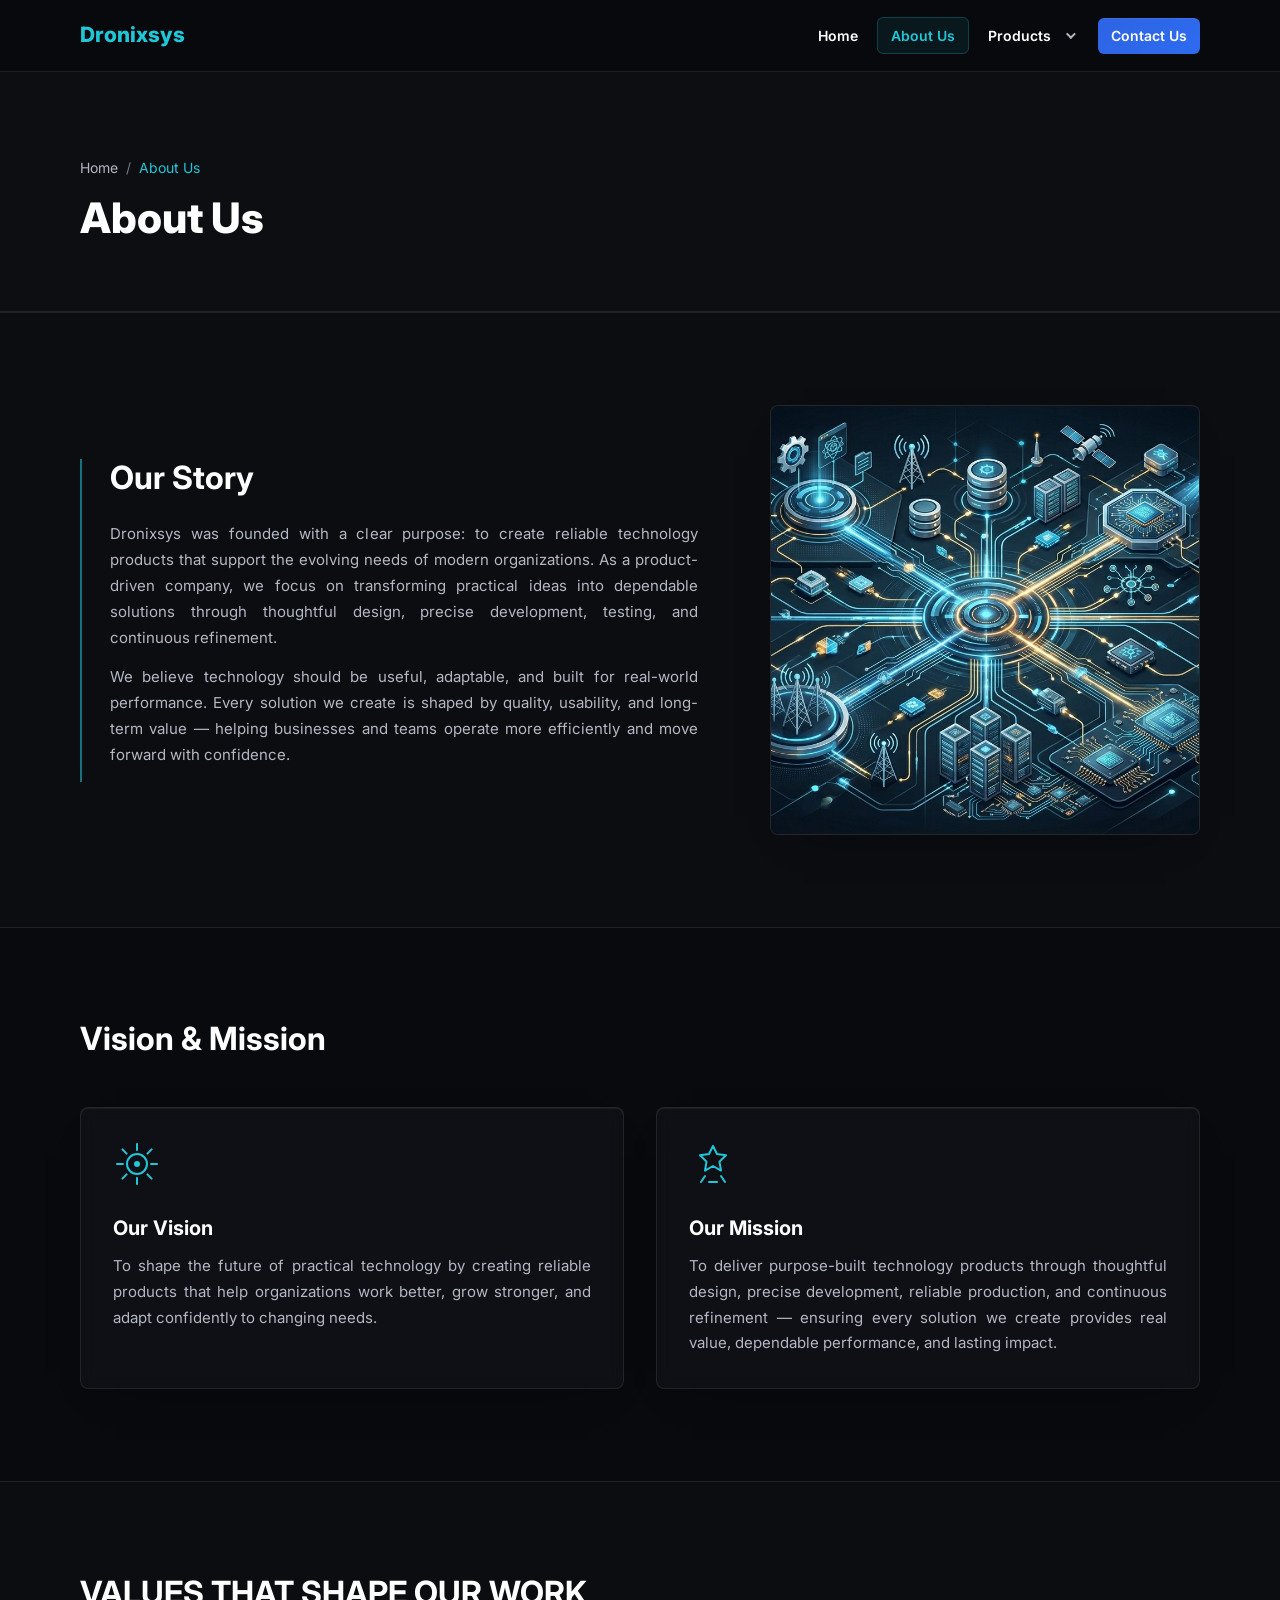
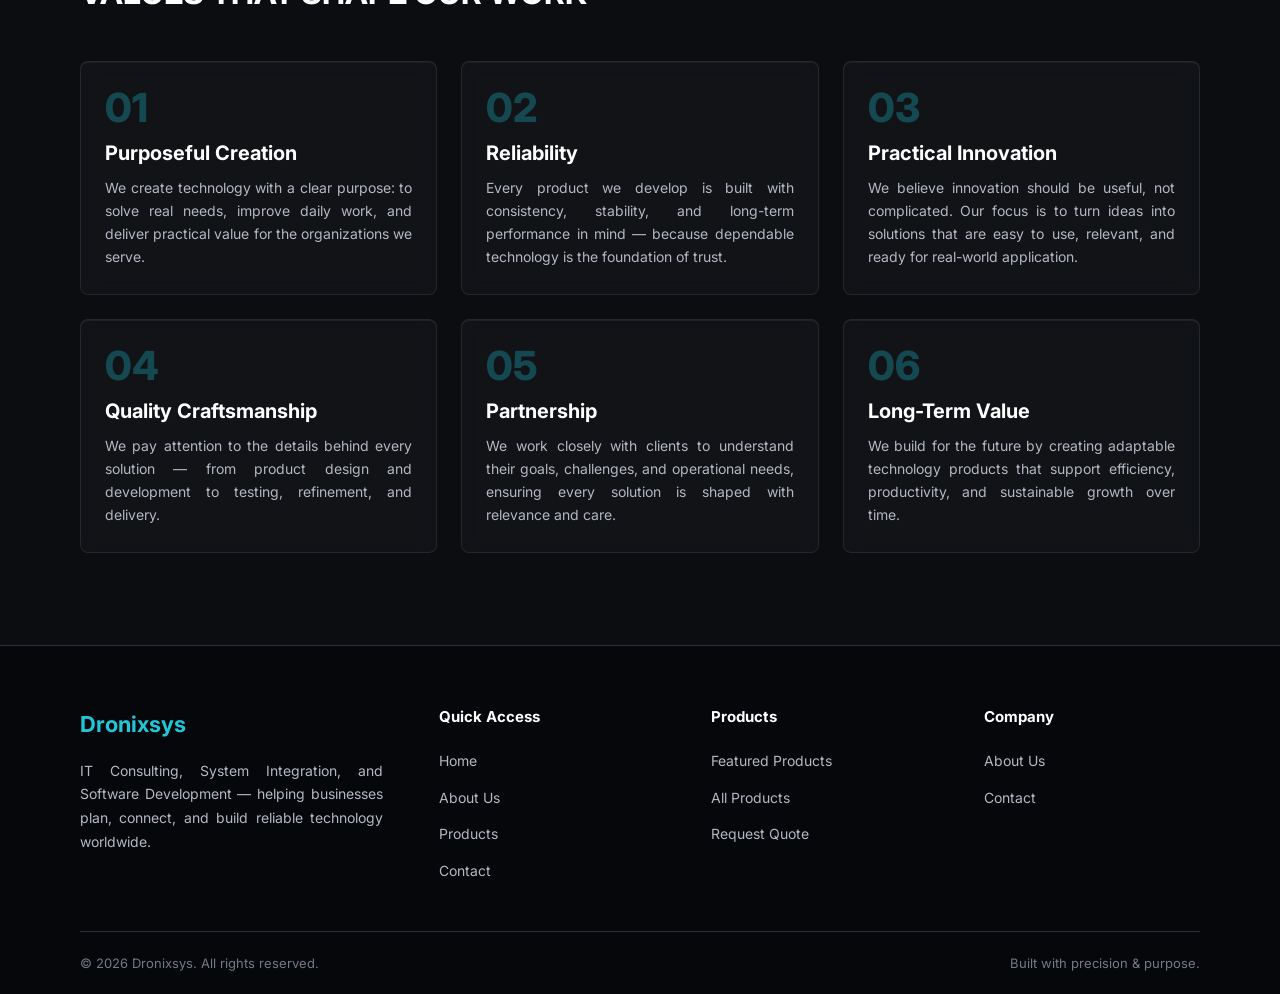
==== commit c425b0f3: "Unify product category to Connectivity Module, remove Contact nav link" ====
--- a/pages/about.html
+++ b/pages/about.html
@@ -31,7 +31,6 @@
           <li><a href="./product-detail.html?id=2">SENTRA-One</a></li>
         </ul>
       </li>
-      <li><a href="./contact.html">Contact</a></li>
       <li class="nav-cta"><a href="./contact.html" class="btn btn-primary">Contact Us</a></li>
     </ul>
   </div>
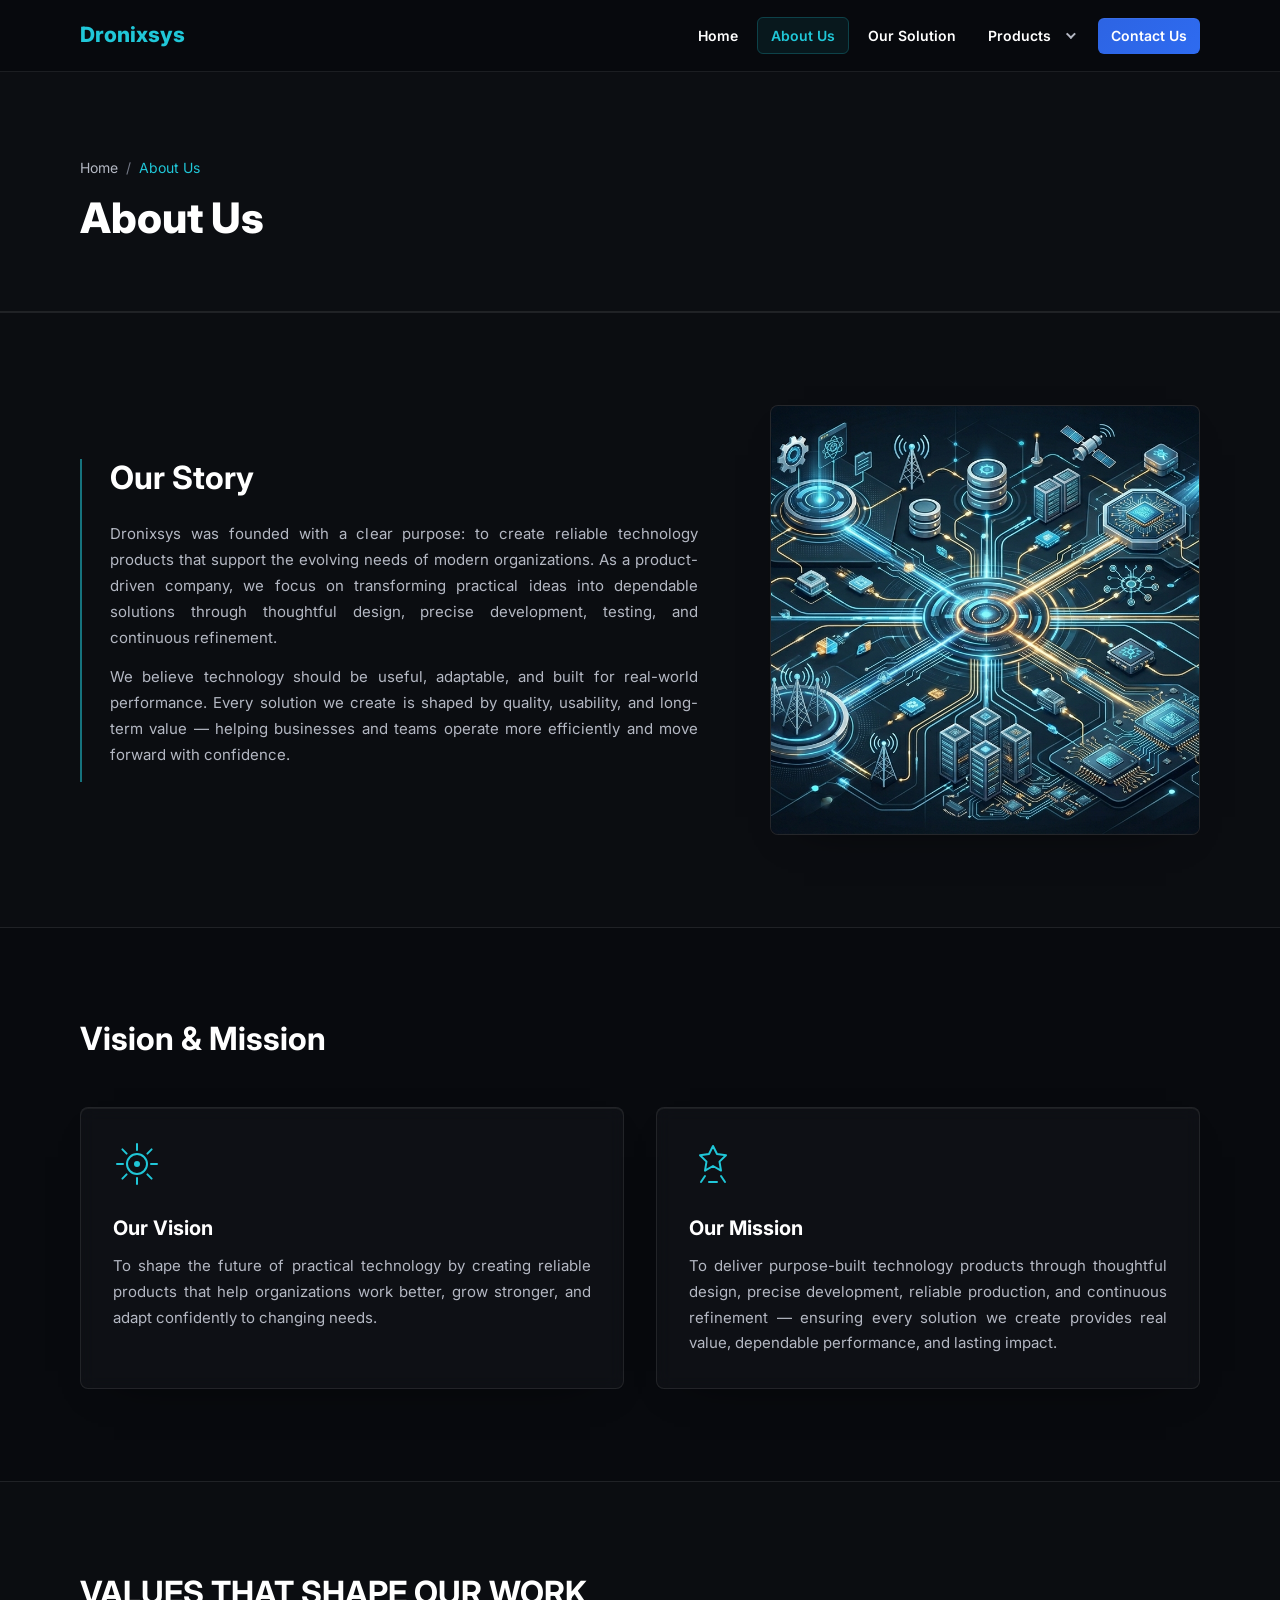
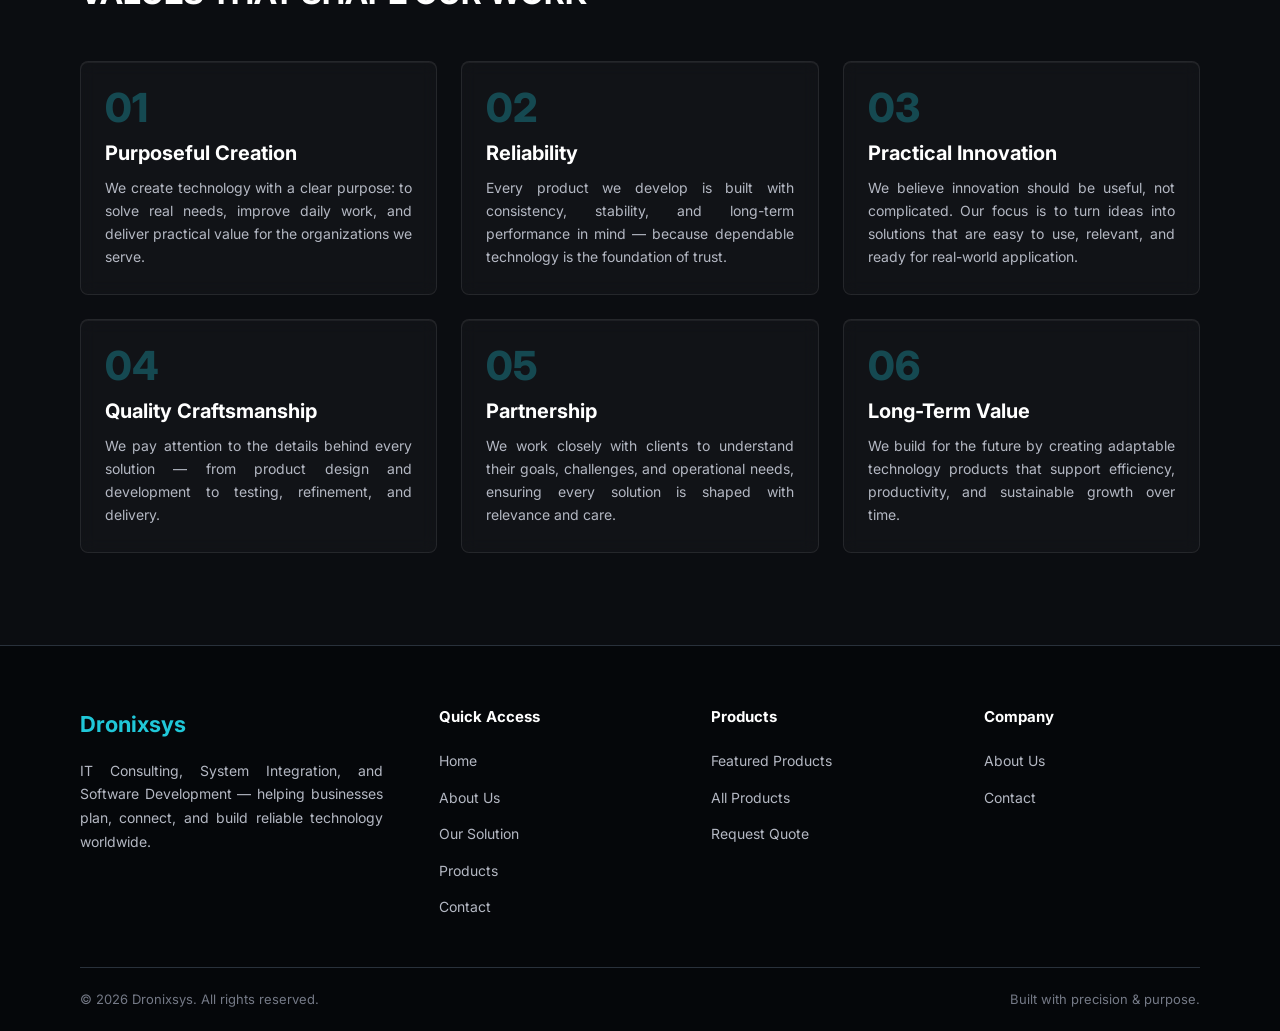
==== commit 92668c6c: "Add Our Solution page (Communication + Executive & Facility Protection) with nav and footer links" ====
--- a/pages/about.html
+++ b/pages/about.html
@@ -23,12 +23,31 @@
     <ul class="nav-menu" id="navMenu">
       <li><a href="../index.html">Home</a></li>
       <li><a href="./about.html" class="active">About Us</a></li>
+      <li><a href="./our-solution.html">Our Solution</a></li>
       <li class="nav-dropdown">
         <a href="./products.html" class="nav-dropdown-toggle">Products</a>
         <button class="dropdown-caret" aria-label="Toggle products menu" aria-expanded="false"></button>
         <ul class="dropdown-menu">
-          <li><a href="./product-detail.html?id=1">ECHO-Lite</a></li>
-          <li><a href="./product-detail.html?id=2">SENTRA-One</a></li>
+          <li class="dropdown-submenu">
+            <a href="./products.html?category=advance-presence-situation-monitoring" class="submenu-toggle">Advance Presence &amp; Situation Monitoring</a>
+            <ul class="submenu">
+              <li><a href="./product-detail.html?id=1">ZENITH PRO</a></li>
+              <li><a href="./product-detail.html?id=2">AERO DEFENSOR</a></li>
+              <li><a href="./product-detail.html?id=3">NANO TRACER</a></li>
+              <li><a href="./product-detail.html?id=4">SPECTRALYNK</a></li>
+              <li><a href="./product-detail.html?id=5">FLUX INSIGHT</a></li>
+            </ul>
+          </li>
+          <li class="dropdown-submenu">
+            <a href="./products.html?category=communications-information-system" class="submenu-toggle">Communications &amp; Information System</a>
+            <ul class="submenu">
+              <li><a href="./product-detail.html?id=6">NOVAIR MESSAGE</a></li>
+              <li><a href="./product-detail.html?id=7">NOVAIR REACH</a></li>
+              <li><a href="./product-detail.html?id=8">NOVAIR FREQUENCY</a></li>
+              <li><a href="./product-detail.html?id=9">NOVAIR CONTROL</a></li>
+              <li><a href="./product-detail.html?id=10">NOVAIR SENSE</a></li>
+            </ul>
+          </li>
         </ul>
       </li>
       <li class="nav-cta"><a href="./contact.html" class="btn btn-primary">Contact Us</a></li>
@@ -143,6 +162,7 @@
         <ul>
           <li><a href="../index.html">Home</a></li>
           <li><a href="./about.html">About Us</a></li>
+          <li><a href="./our-solution.html">Our Solution</a></li>
           <li><a href="./products.html">Products</a></li>
           <li><a href="./contact.html">Contact</a></li>
         </ul>
--- a/css/style.css
+++ b/css/style.css
@@ -222,7 +222,7 @@
   position: absolute;
   top: 100%;
   left: 0;
-  min-width: 172px;
+  min-width: 300px;
   background-color: rgba(11,12,16,0.96);
   -webkit-backdrop-filter: blur(12px) saturate(130%);
   backdrop-filter: blur(12px) saturate(130%);
@@ -267,6 +267,68 @@
   background-color: rgba(0,217,255,0.08);
   color: var(--brand-cyan);
 }
+.dropdown-label {
+  padding: 8px 18px 4px;
+  font-size: 11px;
+  font-weight: 600;
+  text-transform: uppercase;
+  letter-spacing: 0.08em;
+  color: var(--brand-cyan);
+  pointer-events: none;
+  opacity: 0.7;
+}
+/* ---- Nested category submenu (drops down) ---- */
+.dropdown-submenu { position: relative; }
+.submenu-toggle { justify-content: space-between; gap: 12px; cursor: pointer; }
+.submenu-toggle::before {
+  content: '';
+  width: 6px;
+  height: 6px;
+  border-left: 2px solid var(--text-secondary);
+  border-top: 2px solid var(--text-secondary);
+  transform: rotate(-45deg);
+  margin-right: 8px;
+  flex-shrink: 0;
+  transition: border-color 0.2s ease;
+}
+.submenu-toggle::after { display: none; }
+.dropdown-submenu:hover > .submenu-toggle::before,
+.dropdown-submenu:focus-within > .submenu-toggle::before {
+  border-color: var(--brand-cyan);
+}
+.submenu {
+  position: absolute;
+  top: 0;
+  right: 100%;
+  min-width: 220px;
+  background-color: rgba(11,12,16,0.98);
+  -webkit-backdrop-filter: blur(12px) saturate(130%);
+  backdrop-filter: blur(12px) saturate(130%);
+  border: 1px solid rgba(255,255,255,0.10);
+  border-radius: var(--radius-sm);
+  box-shadow: 0 18px 38px -28px rgba(0,0,0,0.95), var(--glass-highlight);
+  padding: 6px;
+  margin-right: 6px;
+  opacity: 0;
+  visibility: hidden;
+  transform: translateX(-6px);
+  transition: opacity 0.2s ease, transform 0.2s ease, visibility 0.2s ease;
+  z-index: 1002;
+}
+.submenu::before {
+  content: '';
+  position: absolute;
+  top: 0;
+  bottom: 0;
+  right: -12px;
+  width: 12px;
+}
+.dropdown-submenu:hover > .submenu,
+.dropdown-submenu:focus-within > .submenu {
+  opacity: 1;
+  visibility: visible;
+  transform: translateX(0);
+}
 .hamburger {
   display: none;
   flex-direction: column;
@@ -406,6 +468,37 @@
   margin-bottom: 12px;
 }
 
+/* Our Solution page */
+.solution-section { padding: 84px 0; border-bottom: 1px solid var(--glass-border); }
+.solution-section-alt { background-color: rgba(255,255,255,0.015); }
+.solution-block {
+  max-width: 860px;
+  border-left: 2px solid rgba(32,199,216,0.55);
+  padding-left: 28px;
+}
+.solution-block h2 { color: var(--text-primary); margin-bottom: 22px; }
+.solution-block p {
+  font-size: 16px;
+  line-height: 1.8;
+  color: var(--text-secondary);
+  margin-bottom: 18px;
+  text-align: justify;
+}
+.solution-block p:last-child { margin-bottom: 0; }
+.solution-cta {
+  text-align: center;
+  padding: 92px 0;
+  border-bottom: 1px solid var(--glass-border);
+}
+.solution-cta h2 { color: var(--text-primary); margin-bottom: 14px; }
+.solution-cta p {
+  font-size: 16px;
+  color: var(--text-secondary);
+  max-width: 560px;
+  margin: 0 auto 28px;
+  text-align: center;
+}
+
 /* About Preview */
 .about-preview {
   background-color: rgba(255,255,255,0.012);
@@ -892,6 +985,26 @@
   text-transform: capitalize;
 }
 .product-info h3 { font-size: 18px; font-weight: 700; color: var(--text-primary); margin-bottom: 8px; }
+.collab-badge {
+  display: inline-flex;
+  align-items: center;
+  gap: 6px;
+  align-self: flex-start;
+  font-size: 11px;
+  font-weight: 600;
+  color: #ffd76a;
+  background-color: rgba(255,193,7,0.10);
+  border: 1px solid rgba(255,193,7,0.28);
+  border-radius: 999px;
+  padding: 3px 10px;
+  margin-bottom: 12px;
+  letter-spacing: 0.02em;
+}
+.collab-badge-detail {
+  font-size: 13px;
+  padding: 5px 14px;
+  margin: 4px 0 16px;
+}
 .product-info p {
   font-size: 14px;
   color: var(--text-secondary);
@@ -1245,6 +1358,24 @@
   .nav-dropdown:hover > .dropdown-menu { opacity: 1; visibility: visible; }
   .nav-dropdown:not(.open) > .dropdown-menu { display: none; }
 
+  /* Nested submenu inline on mobile */
+  .submenu {
+    position: static;
+    opacity: 1;
+    visibility: visible;
+    transform: none;
+    box-shadow: none;
+    background: transparent;
+    border: none;
+    border-left: 2px solid var(--border);
+    border-radius: 0;
+    margin: 0 0 4px 10px;
+    padding: 0 0 0 10px;
+    min-width: 0;
+  }
+  .submenu::before { display: none; }
+  .submenu-toggle::after { display: none; }
+
   .hero { padding: 86px 0 76px; min-height: 500px; }
   .hero h1 { font-size: 32px; }
   .hero .hero-subtitle { font-size: 16px; }
